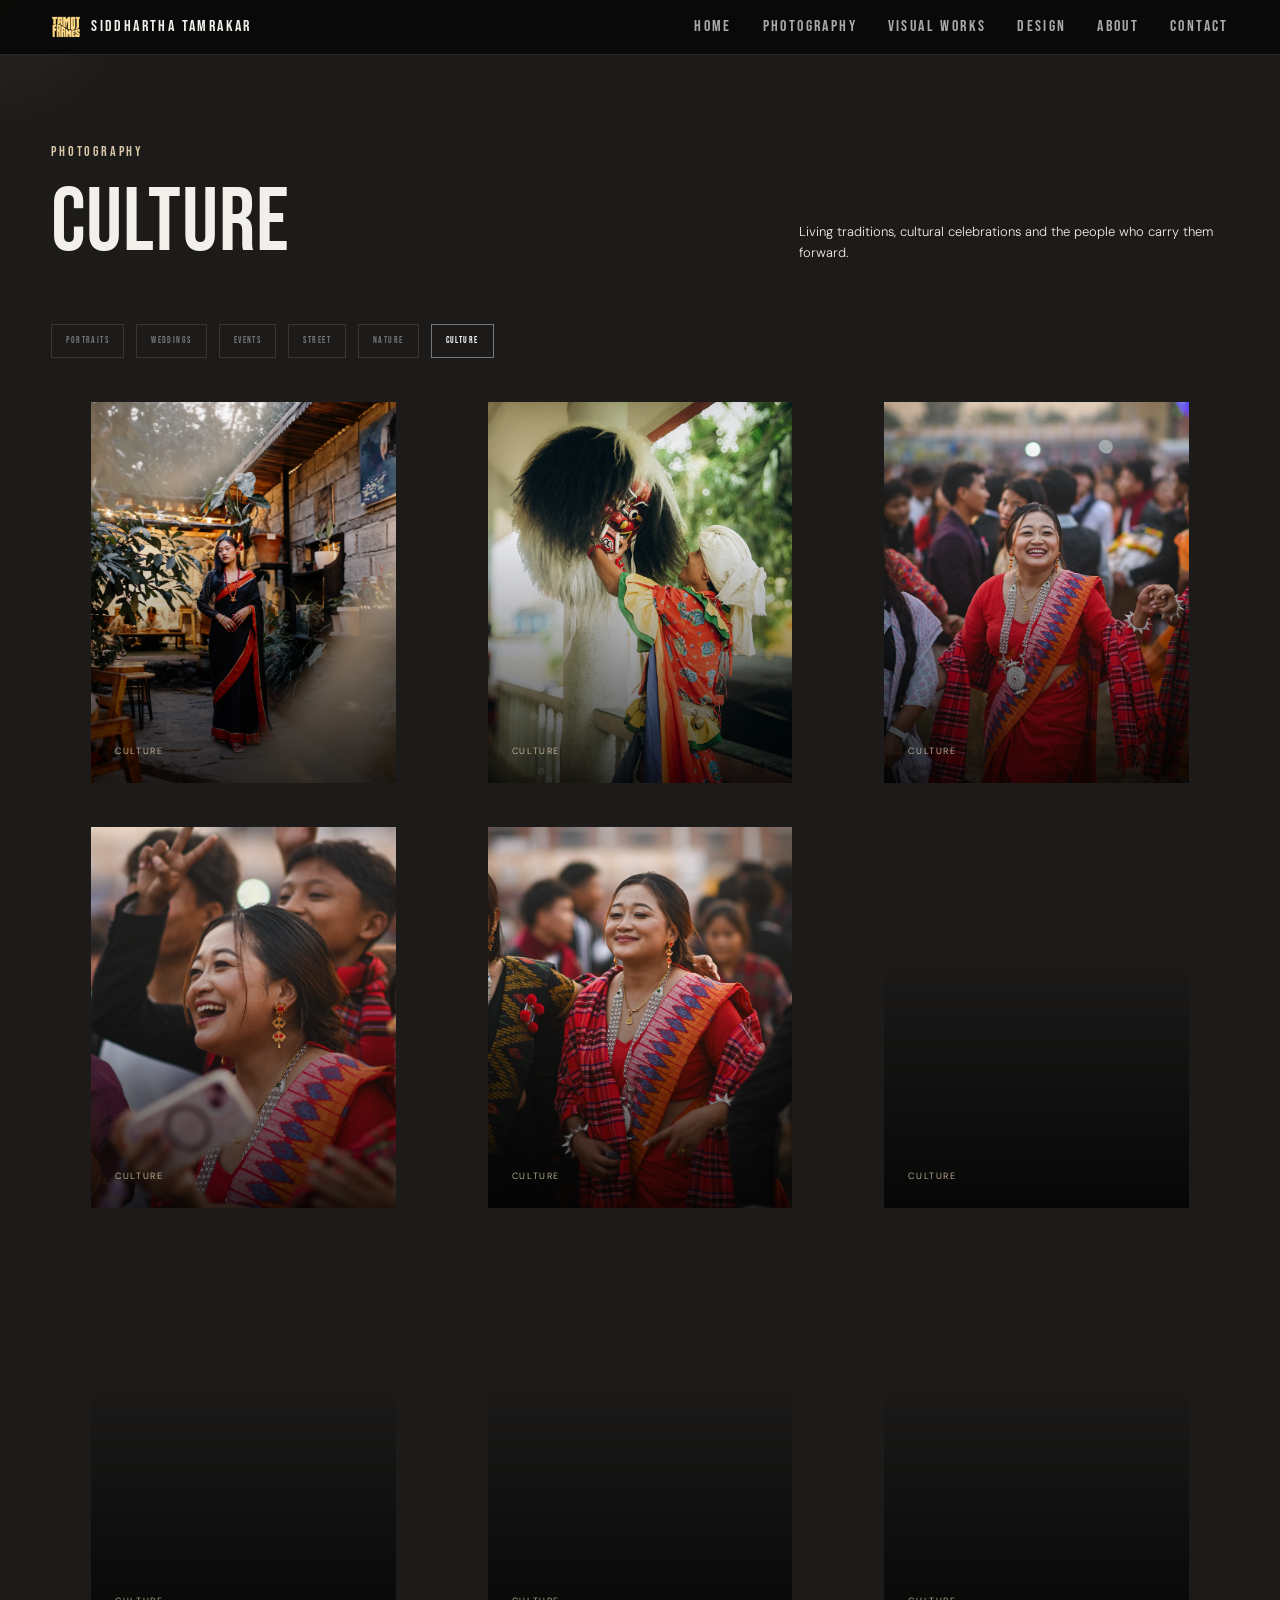
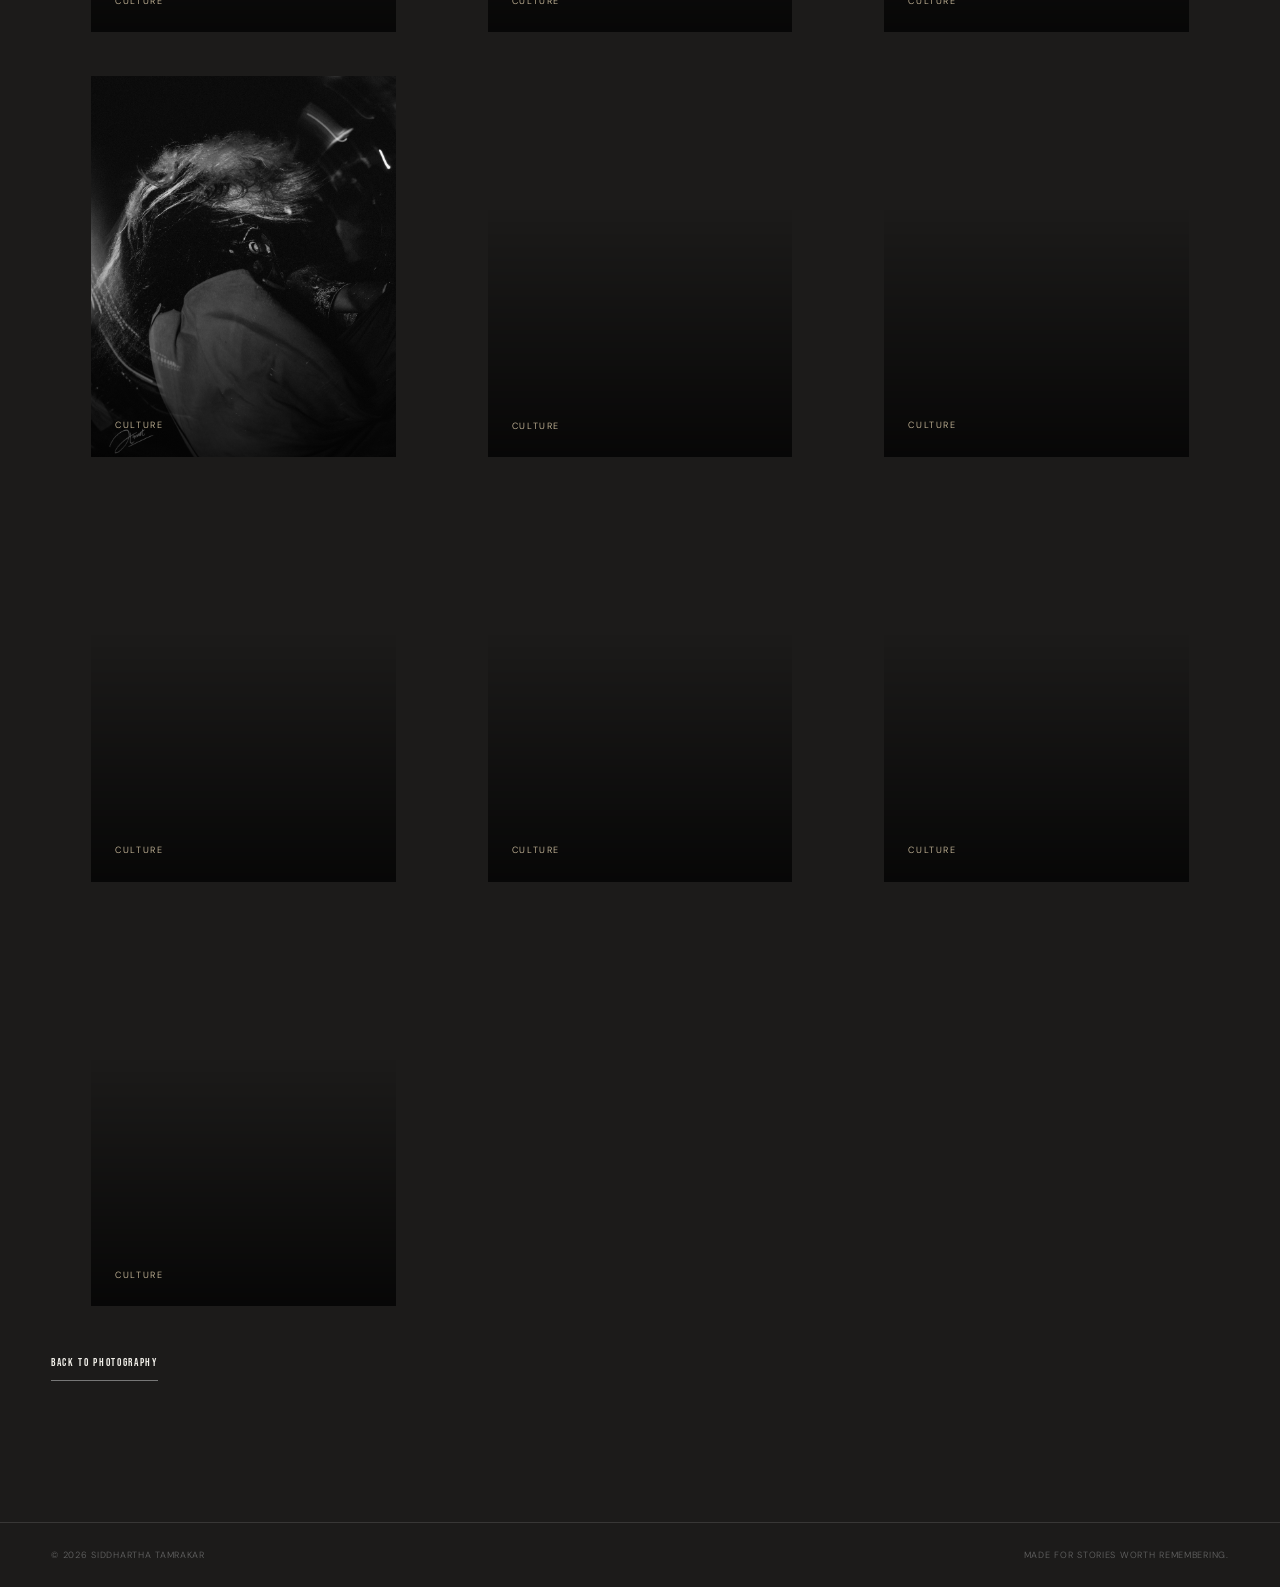
==== culture.html @ d3047ccb "Replace site with photography portfolio Co-authored-by: Copilot <223556219+Copilot@users.noreply.git" ====
<!DOCTYPE html>
<html lang="en">
<head>
  <meta charset="UTF-8">
  <meta name="viewport" content="width=device-width, initial-scale=1.0">
  <meta name="description" content="Culture photography by Siddhartha Tamrakar.">
  <title>Culture — Siddhartha Tamrakar</title>
  <link rel="preconnect" href="https://fonts.googleapis.com">
  <link rel="preconnect" href="https://fonts.gstatic.com" crossorigin>
  <link href="https://fonts.googleapis.com/css2?family=Bebas+Neue&family=DM+Sans:wght@300;400;500;600&display=swap" rel="stylesheet">
  <link rel="stylesheet" href="style.css?v=17">
</head>
<body>
  <div class="cursor-glow" aria-hidden="true"></div>
  <header class="site-header">
    <a class="brand" href="index.html#home" aria-label="Siddhartha Tamrakar home">
      <span class="brand-logo-frame"><img class="brand-logo" src="assets/icons/alternative-logo.png?v=2" alt=""></span>
      <span class="brand-name">Siddhartha Tamrakar</span>
    </a>
    <button class="menu-toggle" aria-label="Open navigation" aria-expanded="false"><span></span><span></span></button>
    <nav class="main-nav" aria-label="Main navigation">
      <a href="index.html#home">HOME</a><a href="index.html#photography">PHOTOGRAPHY</a>
      <a href="index.html#visual-works">VISUAL WORKS</a><a href="index.html#design">DESIGN</a>
      <a href="index.html#about">ABOUT</a><a href="index.html#contact">CONTACT</a>
    </nav>
  </header>
  <main>
    <section class="section work-section category-page">
      <div class="section-heading reveal">
        <div><p class="eyebrow">PHOTOGRAPHY</p><h1 class="section-heading-title">Culture</h1></div>
        <p class="section-intro">Living traditions, cultural celebrations and the people who carry them forward.</p>
      </div>
      <nav class="filter-row" aria-label="Photography categories">
        <a class="filter" href="portraits.html">PORTRAITS</a><a class="filter" href="weddings.html">WEDDINGS</a>
        <a class="filter" href="events.html">EVENTS</a><a class="filter" href="street.html">STREET</a>
        <a class="filter" href="nature.html">NATURE</a>
        <a class="filter active" href="culture.html" aria-current="page">CULTURE</a>
      </nav>
      <div class="photo-grid category-gallery" data-gallery="culture"></div>
      <a class="text-link category-back" href="index.html#photography">Back to photography</a>
    </section>
  </main>
  <footer class="site-footer">
    <span>© <span id="year"></span> Siddhartha Tamrakar</span><span>Made for stories worth remembering.</span>
  </footer>
  <script src="gallery-data.js"></script>
  <script src="script.js"></script>
</body>
</html>
---- style.css ----
:root {
  --bg:#1C1B1A; --surface:#1CB1B1A; --surface-2:#151515; --text:#f2f0ea;
  --muted:#f4efe6; --line:rgba(255,255,255,.12); --accent:#d7c7a6;
  --max:1380px; --pad:clamp(20px,4vw,64px);
}
*{box-sizing:border-box} html{scroll-behavior:smooth} body{margin:0;background:var(--bg);color:var(--text);font-family:"DM Sans",Arial,sans-serif;font-weight:300;line-height:1.6} a{color:inherit;text-decoration:none} button{font:inherit}
::selection{background:var(--accent);color:#111}.section{position:relative;padding:clamp(90px,11vw,170px) var(--pad);max-width:1600px;margin:auto}.dark-alt{background:var(--surface)}
.site-header{position:fixed;z-index:20;top:0;left:0;width:100%;display:flex;align-items:center;justify-content:space-between;padding:12px var(--pad);background:#090909f2;border-bottom:1px solid var(--line);transition:.3s}.site-header.scrolled{background:#090909f2;border-bottom:1px solid var(--line);backdrop-filter:blur(14px)}
.brand{display:flex;align-items:center;gap:10px;font-size:16px;letter-spacing:.15em;text-transform:uppercase}.brand-logo-frame{display:block;flex:0 0 30px;width:30px;height:30px;overflow:hidden}.brand-logo{display:block;width:100%;height:100%;object-fit:cover;transform:scale(1.3)}.brand-name{font-weight:500}
.main-nav{display:flex;gap:clamp(14px,2.4vw,38px)}.main-nav a{font-size:16px;letter-spacing:.15em;color:#aaa;transition:.25s}.main-nav a:hover,.main-nav a.active{color:#fff}.menu-toggle{display:none;background:none;border:0;color:#fff}
.hero{height:100svh;min-height:680px;max-width:none;padding:0;display:flex;align-items:flex-end;overflow:hidden}.hero-media,.hero-media img,.hero-vignette{position:absolute;inset:0;width:100%;height:100%}.hero-media img{object-fit:cover;filter:contrast(1.04) saturate(.85)}.hero-vignette{background:linear-gradient(0deg,var(--bg) 0%,color-mix(in srgb,var(--bg) 80%,transparent) 18%,transparent 65%),linear-gradient(90deg,rgba(0,0,0,.7),rgba(0,0,0,.2) 55%,rgba(0,0,0,.35))}
.hero-content{position:relative;z-index:1;max-width:800px;padding:0 var(--pad) clamp(45px,4vw,65px)}.eyebrow{font-size:14px;letter-spacing:.2em;color:var(--accent);font-weight:500;margin:0 0 20px}.hero h1{font:400 clamp(52px,7vw,104px)/.88 "Bebas Neue",sans-serif;letter-spacing:-.035em;margin:0}.hero h1 em,h2 em{font-weight:400;color:var(--accent)}.hero-copy{max-width:450px;color:#c8c5bf;font-size:14px;margin:30px 0}.text-link{display:inline-flex;gap:14px;align-items:center;border-bottom:1px solid #777;padding-bottom:8px;font-size:11px;letter-spacing:.15em;text-transform:uppercase}.text-link span{font-size:18px}.scroll-note{position:absolute;right:var(--pad);bottom:45px;font-size:9px;letter-spacing:.18em;color:#aaa;writing-mode:vertical-rl}.scroll-note span{margin-top:10px}
.section-heading{display:grid;grid-template-columns:1.2fr .8fr;gap:8vw;align-items:end;margin-bottom:60px}.section-heading h2{font:400 clamp(52px,7vw,100px)/.9 "Bebas Neue",sans-serif;letter-spacing:-.035em;margin:0}.section-intro{max-width:420px;color:var(--muted);font-size:13px;margin:0}
.filter-row{display:flex;flex-wrap:wrap;gap:12px;margin-bottom:28px}.filter{cursor:pointer;color:#777;background:none;border:1px solid var(--line);padding:9px 14px;font-size:9px;letter-spacing:.16em}.filter.active,.filter:hover{color:#fff;border-color:#777}
.photo-grid{display:grid;grid-template-columns:repeat(12,1fr);gap:12px}.photo-card{position:relative;overflow:hidden;aspect-ratio:4/5;grid-column:span 4}.photo-card img,.design-card img,.visual-thumb img,.about-image img{width:100%;height:100%;object-fit:cover;display:block;transition:transform .7s cubic-bezier(.2,.7,.2,1),filter .5s}.photo-card:hover img,.design-card:hover img{transform:scale(1.035)}.photo-card:after,.design-card:after{content:"";position:absolute;inset:35% 0 0;background:linear-gradient(transparent,#000b);pointer-events:none}.photo-card figcaption,.design-card figcaption{position:absolute;z-index:1;bottom:24px;left:24px;display:grid;gap:3px}.photo-card figcaption span,.design-card figcaption span{font-size:9px;letter-spacing:.18em;color:var(--accent)}.photo-card figcaption strong,.design-card figcaption strong{font:400 25px "Bebas Neue",sans-serif}
.visual-list{display:grid;gap:70px}.visual-card{display:grid;grid-template-columns:minmax(0,1.65fr) 1fr;gap:5vw;align-items:end}.visual-thumb{position:relative;aspect-ratio:16/9;overflow:hidden;background:#090909}.visual-thumb img{filter:contrast(1.05)}.visual-card:hover .visual-thumb img{transform:scale(1.025)}.play{position:absolute;inset:50% auto auto 50%;display:grid;place-items:center;transform:translate(-50%,-50%);width:64px;height:64px;border:1px solid #fff8;background:#0008;color:#fff;border-radius:50%;line-height:1;cursor:pointer}.play::before{content:"";width:0;height:0;border-top:8px solid transparent;border-bottom:8px solid transparent;border-left:12px solid currentColor;transform:translateX(2px)}.visual-meta span{font-size:9px;letter-spacing:.18em;color:var(--accent)}.visual-meta h3{font:400 clamp(30px,4vw,55px)/1 "Bebas Neue",sans-serif;margin:15px 0}.visual-meta p{color:var(--muted);font-size:12px}
.design-grid{display:grid;grid-template-columns:repeat(2,1fr);gap:12px}.design-card{position:relative;aspect-ratio:3/4;overflow:hidden}.design-card figcaption{left:20px;bottom:20px}
.about-layout{max-width:1200px;margin:auto;display:grid;grid-template-columns:.85fr 1fr;gap:9vw;align-items:center}.about-image{aspect-ratio:9/16;overflow:hidden;background:#111;max-width:500px;width:100%;justify-self:center}.about-copy h2{font:400 clamp(55px,7vw,95px)/.9 "Bebas Neue",sans-serif;margin:0 0 35px}.about-copy .lead{font:400 20px/1.45 "DM Sans",sans-serif;color:#ddd;max-width:550px}.about-copy .intro{font-size:15px;color:var(--muted);max-width:580px}.about-tags{display:flex;flex-wrap:wrap;gap:8px;margin-top:30px}.about-tags span{font-size:9px;letter-spacing:.15em;border:1px solid var(--line);padding:8px 11px;color:#aaa}
.about-gear{margin-top:34px}.about-gear .eyebrow{margin-bottom:14px;color:var(--accent)}.about-gear-list{margin:0;padding:0;list-style:none;counter-reset:gear}.about-gear-item{display:grid;grid-template-columns:44px minmax(0,1fr);column-gap:18px;row-gap:7px;padding:24px 0;border-top:1px solid rgba(215,199,166,.28);counter-increment:gear}.about-gear-item:last-child{border-bottom:1px solid rgba(215,199,166,.28)}.about-gear-item::before{content:counter(gear,decimal-leading-zero);grid-column:1;grid-row:1/-1;padding-top:2px;color:var(--accent);font-size:13px}.about-gear-item h4,.about-gear-item p{grid-column:2;margin:0}.about-gear-item h4{color:var(--accent);font:700 clamp(20px,2.2vw,28px)/1.15 "DM Sans",Arial,sans-serif;letter-spacing:.035em}.about-gear-item p{color:#d7c7a6cc;font:400 13px/1.5 ui-monospace,SFMono-Regular,Consolas,monospace;letter-spacing:.015em}
.contact-section{min-height:85vh;display:grid;place-items:center;text-align:center}.contact-inner{max-width:800px}.contact-inner h2{font:400 clamp(65px,10vw,140px)/.82 "Bebas Neue",sans-serif;letter-spacing:-.04em;margin:0 0 30px}.contact-inner>p:not(.eyebrow){color:var(--muted);font-size:16px}.contact-email{display:inline-block;margin-top:25px;font:400 clamp(22px,3vw,40px) "Bebas Neue",sans-serif;border-bottom:1px solid #777;padding-bottom:7px}.contact-email span{font-family:Inter;font-size:16px}.socials{display:flex;justify-content:center;gap:14px;margin-top:45px}.socials a{font-size:9px;letter-spacing:.15em;text-transform:uppercase;color:#c8c5bf;padding:12px 18px;border:1px solid rgba(255,255,255,.2);border-radius:999px;background:rgba(255,255,255,.045);box-shadow:inset 0 1px rgba(255,255,255,.12),0 4px 18px rgba(0,0,0,.12);backdrop-filter:blur(14px);-webkit-backdrop-filter:blur(14px);transition:background .25s,border-color .25s,color .25s}.socials a:hover{color:#fff;background:rgba(255,255,255,.1);border-color:rgba(255,255,255,.36)}
.site-footer{display:flex;justify-content:space-between;padding:25px var(--pad);border-top:1px solid var(--line);color:#666;font-size:9px;letter-spacing:.08em;text-transform:uppercase}.cursor-glow{position:fixed;width:300px;height:300px;border-radius:50%;background:radial-gradient(circle,#d7c7a612,transparent 65%);pointer-events:none;z-index:0;transform:translate(-50%,-50%)}
.reveal{opacity:0;transform:translateY(32px) scale(.985);transition:opacity .75s cubic-bezier(.2,.7,.2,1),transform .75s cubic-bezier(.2,.7,.2,1);transition-delay:var(--reveal-delay,0s)}.reveal.visible{opacity:1;transform:none}
.photo-grid .photo-card:nth-child(2),.design-grid .design-card:nth-child(2),.visual-list .visual-card:nth-child(2){--reveal-delay:100ms}
.photo-grid .photo-card:nth-child(3),.design-grid .design-card:nth-child(3){--reveal-delay:200ms}
.photo-grid .photo-card:nth-child(4),.design-grid .design-card:nth-child(4){--reveal-delay:300ms}
.photo-grid .photo-card:nth-child(5){--reveal-delay:400ms}
.photo-grid .photo-card:nth-child(6){--reveal-delay:500ms}
@media(prefers-reduced-motion:reduce){.reveal,.reveal.visible{opacity:1;transform:none;transition:none}}

@media(max-width:850px){
  .site-header{padding-top:14px}.brand-name{position:absolute;left:50%;transform:translateX(-50%);display:block;max-width:calc(100% - 130px);overflow:hidden;font-size:16px;letter-spacing:.07em;white-space:nowrap;text-overflow:clip}.menu-toggle{display:flex;flex-direction:column;gap:6px;padding:8px}.menu-toggle span{display:block;width:25px;height:1px;background:#fff}.main-nav{position:absolute;top:0;right:0;width:min(310px,82vw);height:100svh;background:#0c0c0c;display:flex;flex-direction:column;justify-content:center;padding:40px;gap:25px;transform:translateX(105%);transition:.35s;border-left:1px solid var(--line)}.main-nav.open{transform:none}.main-nav a{font-size:16px}
  .hero{min-height:650px;padding:0}.hero-content{padding-bottom:30px}.hero h1{font-size:clamp(57px,15vw,90px)}.scroll-note{display:none}.section{padding-top:95px;padding-bottom:95px}.section-heading{grid-template-columns:1fr;gap:25px;margin-bottom:40px}.section-heading h2{font-size:65px}
  .photo-grid{grid-template-columns:1fr}.photo-card{grid-column:span 1}.photo-card figcaption strong{font-size:20px}
  .visual-card{grid-template-columns:1fr;gap:25px}.visual-list{gap:60px}.visual-meta h3{margin-top:10px}
  .about-layout{grid-template-columns:1fr;gap:50px}.about-image{max-width:560px;width:100%;justify-self:center}.design-grid{grid-template-columns:1fr}
  .site-footer{gap:15px;flex-direction:column}
}
@media(max-width:480px){
  .hero-copy{margin-top:20px}.filter-row{gap:7px}.filter{font-size:8px;padding:8px 10px}.photo-card figcaption,.design-card figcaption{left:15px;bottom:15px}.photo-card figcaption strong,.design-card figcaption strong{font-size:18px}.section-heading h2{font-size:58px}.contact-inner h2{font-size:72px}.socials{flex-direction:column;align-items:center;gap:16px}
}

/* Typography update: Bebas Neue for display/header type, DM Sans for supporting copy */
h1, h2, h3, .brand-name, .eyebrow, .main-nav, .filter, .text-link,
.photo-card figcaption strong, .design-card figcaption strong, .visual-meta h3,
.contact-email { font-family: "Bebas Neue", sans-serif; font-style: normal; font-weight: 400; }
h1 em, h2 em { font-family: "Bebas Neue", sans-serif; font-style: normal; }
.hero h1, .section-heading h2, .about-copy h2, .contact-inner h2 { letter-spacing: .01em; }
.visual-thumb { display:block; }
.category-page .section-heading h1 { font:400 clamp(52px,7vw,100px)/.9 "Bebas Neue",sans-serif; letter-spacing:.01em; margin:0; }
.category-gallery { max-width:none; }
.category-gallery .photo-card { grid-column:span 4; }
.photo-card video { display:block; width:100%; height:100%; object-fit:cover; background:#111; }
.photo-card-link { position:absolute; inset:0; z-index:2; }
.photo-card-link:focus-visible { outline:2px solid var(--accent); outline-offset:-4px; }
.category-back { margin-top:32px; }
.photo-card,.design-card { cursor:zoom-in; }
.photo-card:focus-visible,.design-card:focus-visible { outline:2px solid var(--accent); outline-offset:3px; }
.image-lightbox { position:fixed; inset:0; width:100vw; height:100dvh; max-width:none; max-height:none; margin:0; padding:48px 64px 24px; overflow:visible; border:0; background:transparent; color:var(--text); }
.image-lightbox[open] { display:flex; flex-direction:column; align-items:center; justify-content:center; gap:12px; }
.lightbox-open { overflow:hidden; }
.image-lightbox::backdrop { background:rgba(0,0,0,.9); }
.image-lightbox-image { display:block; width:auto; height:auto; max-width:100%; max-height:calc(100dvh - 112px); object-fit:contain; margin:0 auto; }
.image-lightbox-caption { margin:0; color:var(--text); font:400 11px/1.4 "Bebas Neue",sans-serif; letter-spacing:.16em; text-align:center; }
.image-lightbox-close,.image-lightbox-nav { position:fixed; display:grid; place-items:center; border:1px solid rgba(255,255,255,.2); background:rgba(12,12,12,.45); color:var(--text); cursor:pointer; transition:background .2s,border-color .2s,color .2s; }
.image-lightbox-close:hover,.image-lightbox-nav:hover { border-color:var(--accent); background:#171717; color:var(--accent); }
.image-lightbox-close { top:16px; right:16px; width:40px; height:40px; padding:0; font:300 28px/1 "DM Sans",Arial,sans-serif; }
.image-lightbox-nav { top:50%; width:40px; height:40px; padding:0; transform:translateY(-50%); font:300 20px/1 "DM Sans",Arial,sans-serif; }
.image-lightbox-nav[hidden] { display:none; }
.image-lightbox-previous { left:20px; }
.image-lightbox-next { right:20px; }
@media(max-width:600px) {
  .image-lightbox { padding:48px 52px 20px; }
  .image-lightbox-image { max-width:100%; max-height:calc(100dvh - 100px); }
  .image-lightbox-nav { width:34px; height:34px; }
  .image-lightbox-previous { left:8px; }
  .image-lightbox-next { right:8px; }
}
@media(max-width:850px) {
  .category-page .section-heading h1 { font-size:65px; }
}
@media(max-width:480px) {
  .category-page .section-heading h1 { font-size:58px; }
}
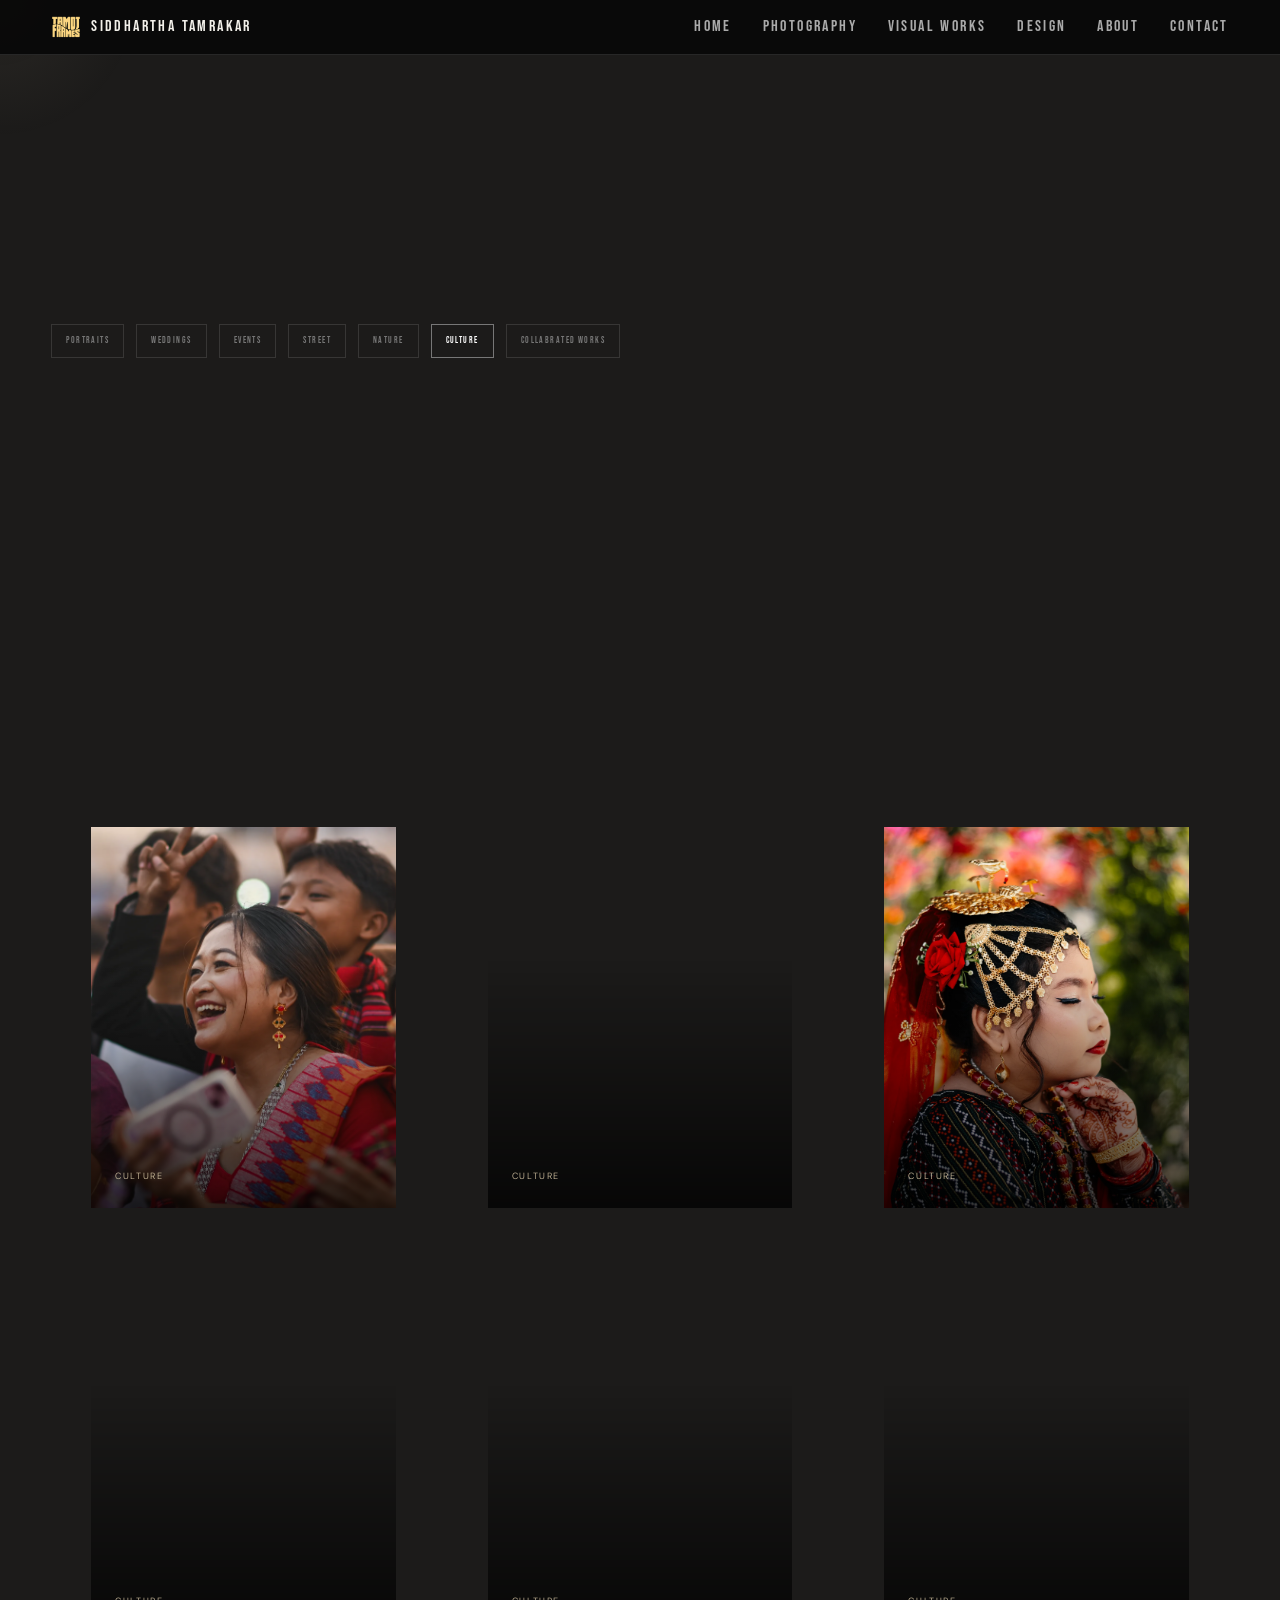
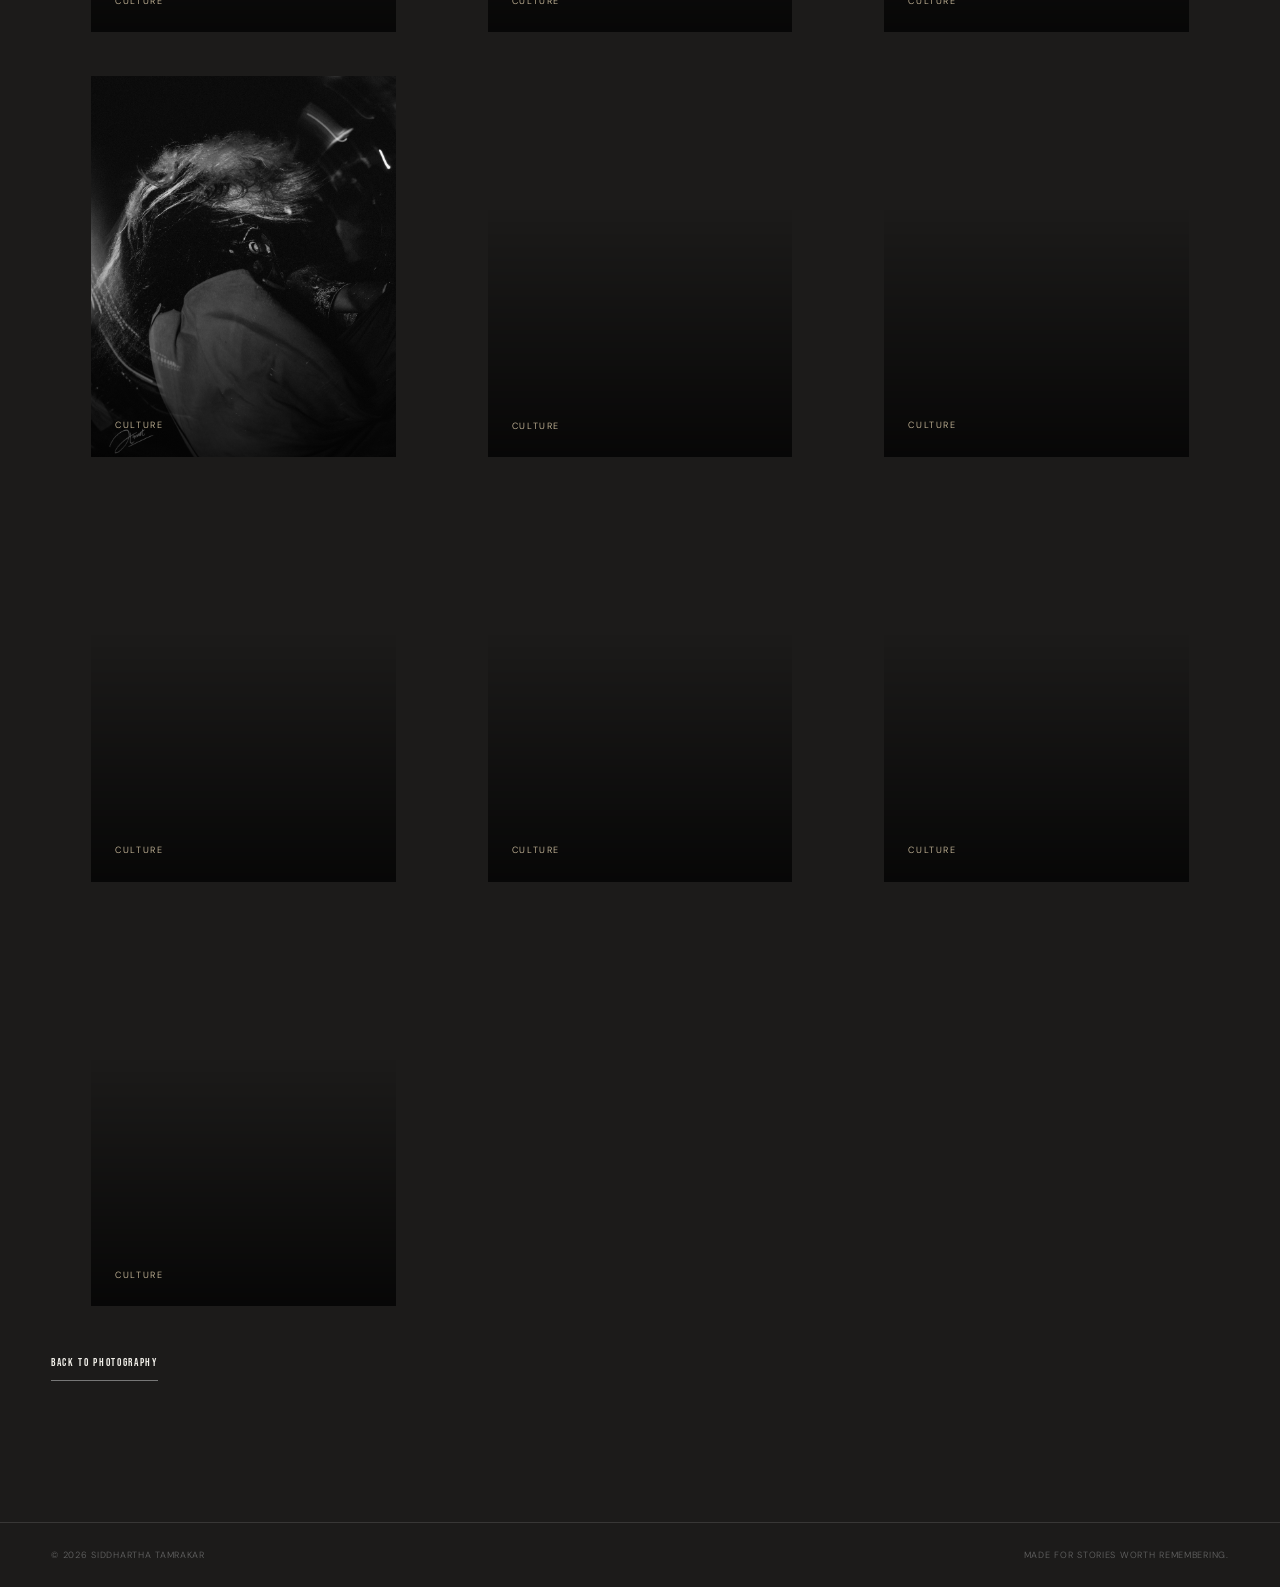
==== commit 4831e67b: "Add collaborated works photography gallery Co-authored-by: Copilot <223556219+Copilot@users.noreply." ====
--- a/culture.html
+++ b/culture.html
@@ -35,6 +35,7 @@
         <a class="filter" href="events.html">EVENTS</a><a class="filter" href="street.html">STREET</a>
         <a class="filter" href="nature.html">NATURE</a>
         <a class="filter active" href="culture.html" aria-current="page">CULTURE</a>
+        <a class="filter" href="collabrated-works.html">COLLABRATED WORKS</a>
       </nav>
       <div class="photo-grid category-gallery" data-gallery="culture"></div>
       <a class="text-link category-back" href="index.html#photography">Back to photography</a>
